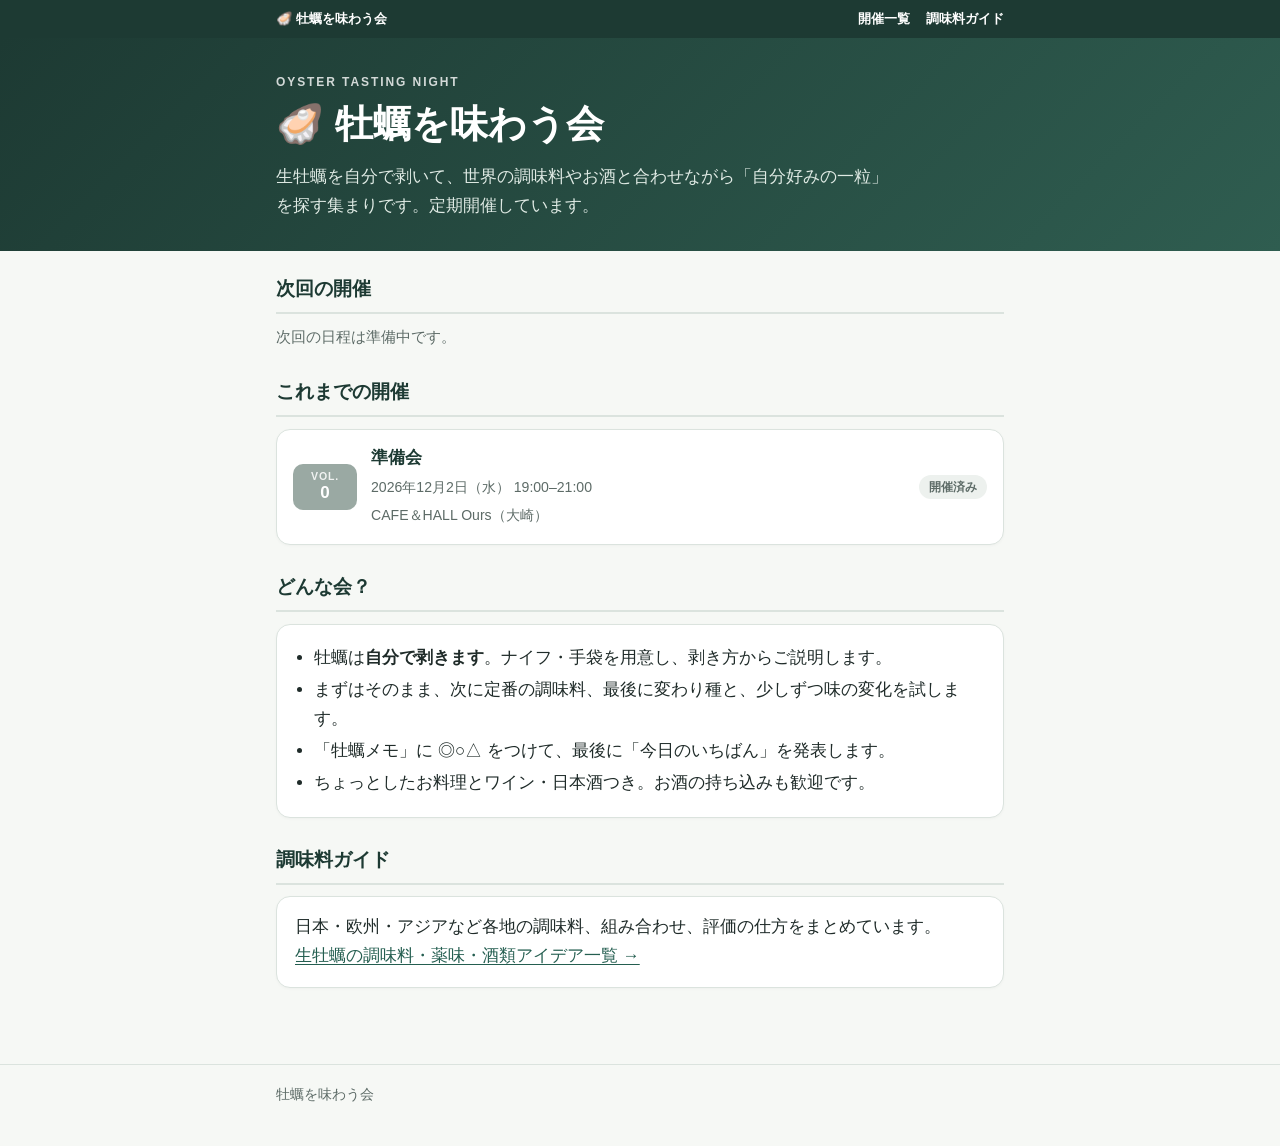
==== index.html @ e7dd49ed "Share venue, fee and common sections across event pages Event pages now pull date/time from assets/e" ====
<!DOCTYPE html>
<html lang="ja">
<head>
<meta charset="utf-8">
<meta name="viewport" content="width=device-width, initial-scale=1">
<title>牡蠣を味わう会</title>
<link rel="stylesheet" href="assets/site.css">
</head>
<body>

<nav class="sitebar"><div class="wrap">
  <a class="home" href="./">🦪 牡蠣を味わう会</a>
  <a href="#events">開催一覧</a>
  <a href="guide/">調味料ガイド</a>
</div></nav>

<header class="hero"><div class="wrap">
  <div class="eyebrow">Oyster Tasting Night</div>
  <h1>🦪 牡蠣を味わう会</h1>
  <p>生牡蠣を自分で剥いて、世界の調味料やお酒と合わせながら「自分好みの一粒」を探す集まりです。定期開催しています。</p>
</div></header>

<main><div class="wrap">

<section id="next">
  <h2>次回の開催</h2>
  <ul class="events" id="next-list"></ul>
</section>

<section id="events">
  <h2>これまでの開催</h2>
  <ul class="events" id="past-list"></ul>
</section>

<section id="about">
  <h2>どんな会？</h2>
  <div class="card">
    <ul class="pts">
      <li>牡蠣は<strong>自分で剥きます</strong>。ナイフ・手袋を用意し、剥き方からご説明します。</li>
      <li>まずはそのまま、次に定番の調味料、最後に変わり種と、少しずつ味の変化を試します。</li>
      <li>「牡蠣メモ」に ◎○△ をつけて、最後に「今日のいちばん」を発表します。</li>
      <li>ちょっとしたお料理とワイン・日本酒つき。お酒の持ち込みも歓迎です。</li>
    </ul>
  </div>
</section>

<section>
  <h2>調味料ガイド</h2>
  <div class="card">日本・欧州・アジアなど各地の調味料、組み合わせ、評価の仕方をまとめています。<br><a href="guide/">生牡蠣の調味料・薬味・酒類アイデア一覧 →</a></div>
</section>

</div></main>

<footer><div class="wrap">牡蠣を味わう会</div></footer>

<script src="assets/events.js"></script>
<script src="assets/presets.js"></script>
<script>
(function(){
  var today=new Date(Date.now()+9*3600e3).toISOString().slice(0,10); // Japan date
  var evs=(window.EVENTS||[]).slice().sort(function(a,b){return a.date<b.date?-1:1});
  var next=evs.filter(function(e){return e.date>=today});
  var past=evs.filter(function(e){return e.date<today}).reverse();
  var W='日月火水木金土';
  function esc(s){return String(s==null?'':s).replace(/[&<>"]/g,function(c){return{'&':'&amp;','<':'&lt;','>':'&gt;','"':'&quot;'}[c]})}
  function fmt(d){var p=d.split('-');var w=W[new Date(Date.UTC(+p[0],p[1]-1,+p[2])).getUTCDay()];return +p[0]+'年'+(+p[1])+'月'+(+p[2])+'日（'+w+'）'}
  function venueName(k){var v=(window.VENUES||{})[k];return v?esc(v.name)+(v.area?'（'+esc(v.area)+'）':''):esc(k)}
  function card(e,isPast){
    return '<li><a class="ev'+(isPast?' past':'')+'" href="'+esc(e.path)+'">'+
      '<span class="no"><small>VOL.</small>'+esc(e.vol)+'</span>'+
      '<span class="body"><span class="ttl">'+esc(e.title||('vol.'+e.vol))+'</span><br>'+
      '<span class="meta">'+fmt(e.date)+(e.start?' '+esc(e.start)+'–'+esc(e.end||''):'')+'<br>'+venueName(e.venue)+'</span></span>'+
      '<span class="badge">'+(isPast?'開催済み':(e===next[0]?'次回':'予定'))+'</span></a></li>';
  }
  document.getElementById('next-list').innerHTML=next.length?next.map(function(e){return card(e,false)}).join(''):'<li class="empty">次回の日程は準備中です。</li>';
  document.getElementById('past-list').innerHTML=past.length?past.map(function(e){return card(e,true)}).join(''):'<li class="empty">まだありません。</li>';
})();
</script>
</body>
</html>
---- assets/site.css ----
/* Shared styles for the series top page and every event page */
:root{
  --ink:#1f2b29;--muted:#5d6b67;--line:#dbe3de;--paper:#f6f8f5;--card:#fff;
  --accent:#2f5d50;--accent-2:#1d3a33;--soft:#eaf2ec;--warn:#c0412f;--now:#fff4d6;--now-line:#c9a227;--gold:#8b642c;
  --radius:14px;
}
*{box-sizing:border-box}
body{margin:0;background:var(--paper);color:var(--ink);font-family:-apple-system,BlinkMacSystemFont,"Hiragino Kaku Gothic ProN","Hiragino Sans","Yu Gothic",Meiryo,sans-serif;line-height:1.7;font-size:17px;-webkit-text-size-adjust:100%}
a{color:#245e50;text-underline-offset:3px}
.wrap{max-width:760px;margin:auto;padding:0 16px}

/* Site bar */
.sitebar{background:var(--accent-2);color:#cfe0d8;font-size:.82rem}
.sitebar .wrap{display:flex;gap:16px;align-items:center;padding-top:8px;padding-bottom:8px;overflow-x:auto;white-space:nowrap}
.sitebar a{color:#fff;text-decoration:none;font-weight:600}
.sitebar a.home{margin-right:auto}

/* Hero */
header.hero{background:linear-gradient(135deg,#1d3a33 0%,#2f5d50 100%);color:#fff;padding:34px 0 30px}
.eyebrow{letter-spacing:.16em;text-transform:uppercase;font-size:.75rem;opacity:.8;font-weight:600}
h1{font-size:clamp(1.7rem,6vw,2.4rem);line-height:1.3;margin:.4rem 0 .9rem;font-weight:800}
.vol{display:inline-block;background:rgba(255,255,255,.16);border:1px solid rgba(255,255,255,.35);border-radius:99px;padding:1px 12px;font-size:.85rem;font-weight:700;margin-right:6px;vertical-align:middle}
.hero p{margin:0;color:#dfeae4;max-width:620px}
.facts{display:grid;gap:6px;margin:0;padding:0;list-style:none;font-size:1.02rem}
.facts li{display:flex;gap:10px;align-items:baseline}
.facts b{flex:0 0 3.2em;font-size:.8rem;opacity:.75;font-weight:700;letter-spacing:.06em}
.facts a{color:#fff}

main{padding:22px 0 50px}
section{margin:0 0 26px}
h2{font-size:1.2rem;margin:0 0 .7rem;padding-bottom:.4rem;border-bottom:2px solid var(--line);color:var(--accent-2)}
.card{background:var(--card);border:1px solid var(--line);border-radius:var(--radius);padding:16px 18px;box-shadow:0 1px 3px rgba(0,0,0,.03)}
.mt{margin-top:10px}

/* Timeline */
.tl{list-style:none;margin:0;padding:0;display:grid;gap:8px}
.tl li{display:flex;gap:14px;align-items:center;background:var(--card);border:1px solid var(--line);border-radius:12px;padding:12px 16px;transition:background .2s}
.tl time{flex:0 0 3.4em;font-weight:800;font-variant-numeric:tabular-nums;color:var(--accent);font-size:1.1rem}
.tl .t{font-weight:700}
.tl .s{display:block;font-weight:400;font-size:.86rem;color:var(--muted)}
.tl li.now{background:var(--now);border-color:var(--now-line);box-shadow:0 0 0 2px var(--now-line) inset}
.tl li.now time::after{content:"いまここ";display:block;font-size:.62rem;letter-spacing:.05em;color:var(--gold)}
.tl li.done{opacity:.45}
.round{display:inline-block;background:var(--accent);color:#fff;border-radius:99px;font-size:.78rem;padding:1px 9px;margin-right:6px;vertical-align:2px}

/* Fee */
.fee{display:grid;grid-template-columns:1fr 1fr;gap:10px}
.fee div{background:var(--card);border:1px solid var(--line);border-radius:var(--radius);padding:14px 16px;text-align:center}
.fee .lbl{font-size:.85rem;color:var(--muted);font-weight:700}
.fee .yen{font-size:1.8rem;font-weight:800;color:var(--accent-2);line-height:1.3}
.fee .yen small{font-size:.9rem}

ul.pts{margin:0;padding-left:1.2rem}
ul.pts li{margin:.2rem 0}

.notice{background:#fff4f1;border:1px solid #f1cfc6;border-left:6px solid var(--warn);border-radius:var(--radius);padding:14px 18px}
.notice strong{color:#9b2f20}

/* Oyster memo preview */
.memo{font-size:.95rem}
.memo table{width:100%;border-collapse:collapse}
.memo td,.memo th{padding:6px 4px;border-bottom:1px dashed var(--line);text-align:center}
.memo td:first-child,.memo th:first-child{text-align:left}
.memo th{font-size:.78rem;color:var(--muted)}

/* Event list (top page) */
.events{list-style:none;margin:0;padding:0;display:grid;gap:10px}
.ev{display:flex;gap:14px;align-items:center;background:var(--card);border:1px solid var(--line);border-radius:var(--radius);padding:14px 16px;text-decoration:none;color:inherit;box-shadow:0 1px 3px rgba(0,0,0,.03);transition:border-color .15s}
.ev:hover{border-color:var(--accent)}
.ev .no{flex:0 0 auto;min-width:64px;text-align:center;background:var(--accent);color:#fff;border-radius:10px;padding:6px 8px;font-weight:800;line-height:1.2}
.ev .no small{display:block;font-size:.66rem;font-weight:600;opacity:.85;letter-spacing:.08em}
.ev .body{flex:1;min-width:0}
.ev .ttl{font-weight:800;color:var(--accent-2)}
.ev .meta{font-size:.88rem;color:var(--muted)}
.ev .badge{flex:0 0 auto;font-size:.74rem;font-weight:700;border-radius:99px;padding:2px 10px;background:#fff0d9;color:#80551d}
.ev.past .no{background:#9aa9a3}
.ev.past .badge{background:#edf1ee;color:#5d6b67}
.empty{color:var(--muted);font-size:.92rem}

footer{border-top:1px solid var(--line);padding:18px 0 40px;color:var(--muted);font-size:.86rem}

/* Big-screen display mode: add ?display to an event page URL */
body.display{font-size:22px}
body.display .pre-only,body.display .sitebar{display:none}
@media print{body{font-size:14px}.sitebar{display:none}.tl li.now{box-shadow:none;background:none}}
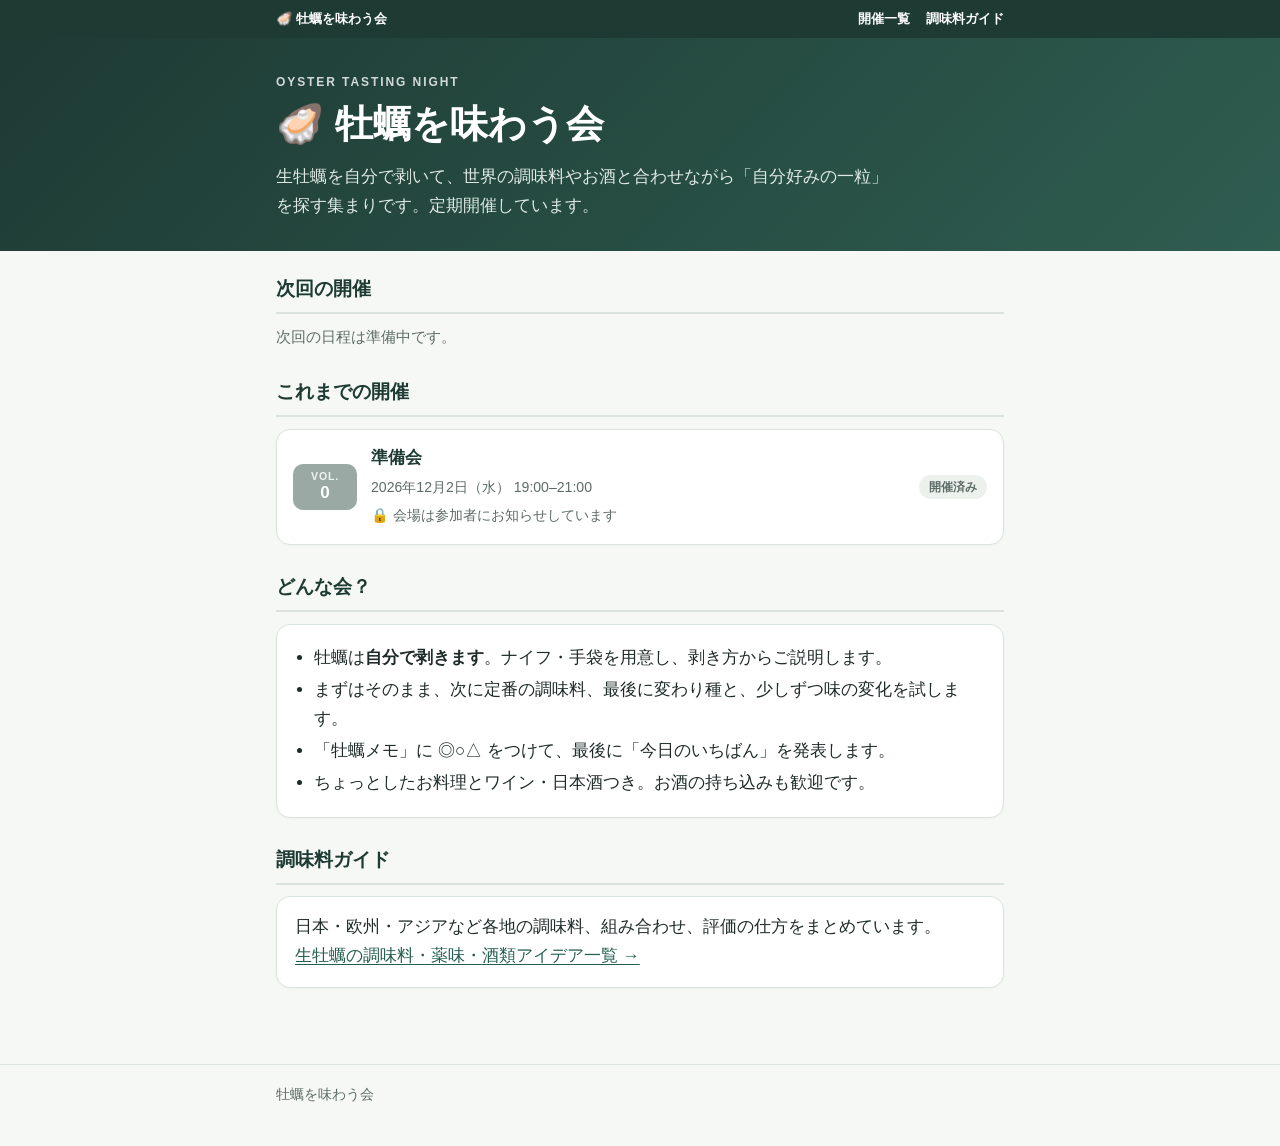
==== commit b9a073f6: "Hide venue behind a passphrase Venue name, area and map link are now AES-GCM encrypted (PBKDF2 key f" ====
--- a/index.html
+++ b/index.html
@@ -55,6 +55,7 @@
 
 <script src="assets/events.js"></script>
 <script src="assets/presets.js"></script>
+<script src="assets/venue.js"></script>
 <script>
 (function(){
   var today=new Date(Date.now()+9*3600e3).toISOString().slice(0,10); // Japan date
@@ -64,7 +65,11 @@
   var W='日月火水木金土';
   function esc(s){return String(s==null?'':s).replace(/[&<>"]/g,function(c){return{'&':'&amp;','<':'&lt;','>':'&gt;','"':'&quot;'}[c]})}
   function fmt(d){var p=d.split('-');var w=W[new Date(Date.UTC(+p[0],p[1]-1,+p[2])).getUTCDay()];return +p[0]+'年'+(+p[1])+'月'+(+p[2])+'日（'+w+'）'}
-  function venueName(k){var v=(window.VENUES||{})[k];return v?esc(v.name)+(v.area?'（'+esc(v.area)+'）':''):esc(k)}
+  function venueName(k){
+    var VL=window.VenueLock,v=VL?VL.get(k):(window.VENUES||{})[k];
+    if(v&&!v.locked)return esc(v.name)+(v.area?'（'+esc(v.area)+'）':'');
+    return '<span class="lock">🔒 会場は参加者にお知らせしています</span>';
+  }
   function card(e,isPast){
     return '<li><a class="ev'+(isPast?' past':'')+'" href="'+esc(e.path)+'">'+
       '<span class="no"><small>VOL.</small>'+esc(e.vol)+'</span>'+
--- a/assets/site.css
+++ b/assets/site.css
@@ -83,3 +83,13 @@
 body.display{font-size:22px}
 body.display .pre-only,body.display .sitebar{display:none}
 @media print{body{font-size:14px}.sitebar{display:none}.tl li.now{box-shadow:none;background:none}}
+
+/* Passphrase form for locked venues (inside the hero) */
+.unlock{display:flex;flex-direction:column;gap:6px}
+.lock-msg{font-size:.9rem;opacity:.9}
+.unlock-row{display:flex;gap:6px;max-width:320px}
+.unlock input{flex:1;min-width:0;font-size:16px;padding:7px 10px;border-radius:8px;border:1px solid rgba(255,255,255,.4);background:rgba(255,255,255,.95);color:var(--ink)}
+.unlock button{flex:0 0 auto;font-size:.95rem;font-weight:700;padding:7px 14px;border-radius:8px;border:0;background:#fff;color:var(--accent-2);cursor:pointer}
+.unlock button:disabled{opacity:.6}
+.unlock-err{font-size:.85rem;color:#ffd9cf;min-height:1.2em}
+.ev .lock{color:var(--muted)}
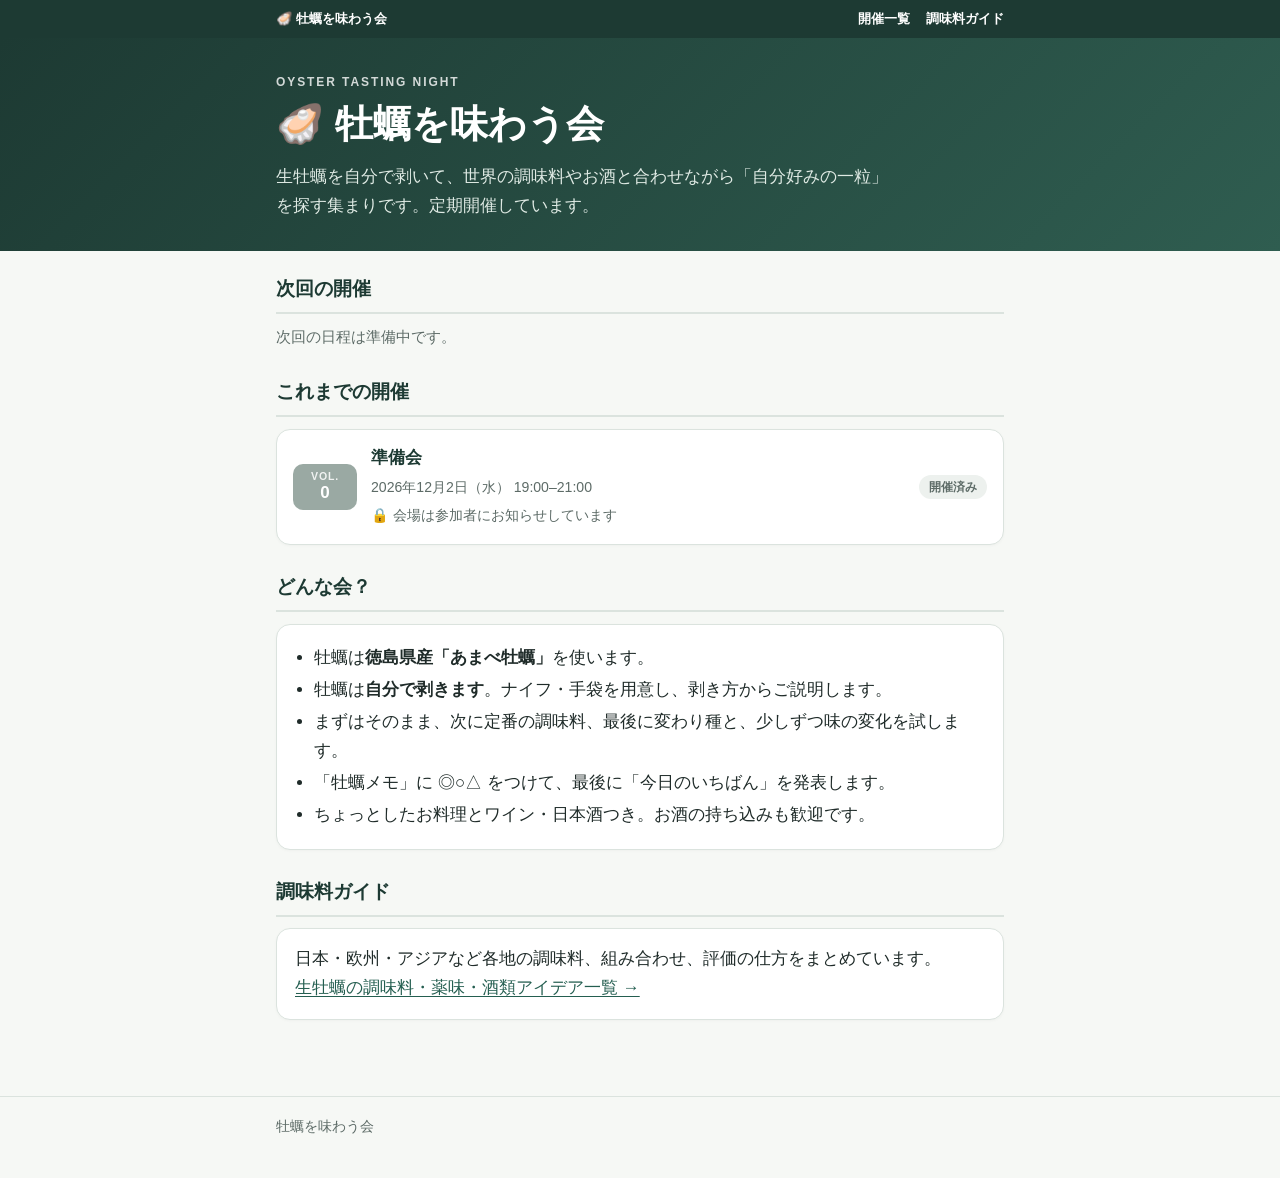
==== commit 2a5c9a6c: "Name the oyster: Tokushima Amabe oysters Adds a shared 'oyster' block (with a link to the producer p" ====
--- a/index.html
+++ b/index.html
@@ -36,6 +36,7 @@
   <h2>どんな会？</h2>
   <div class="card">
     <ul class="pts">
+      <li>牡蠣は<strong>徳島県産「あまべ牡蠣」</strong>を使います。</li>
       <li>牡蠣は<strong>自分で剥きます</strong>。ナイフ・手袋を用意し、剥き方からご説明します。</li>
       <li>まずはそのまま、次に定番の調味料、最後に変わり種と、少しずつ味の変化を試します。</li>
       <li>「牡蠣メモ」に ◎○△ をつけて、最後に「今日のいちばん」を発表します。</li>
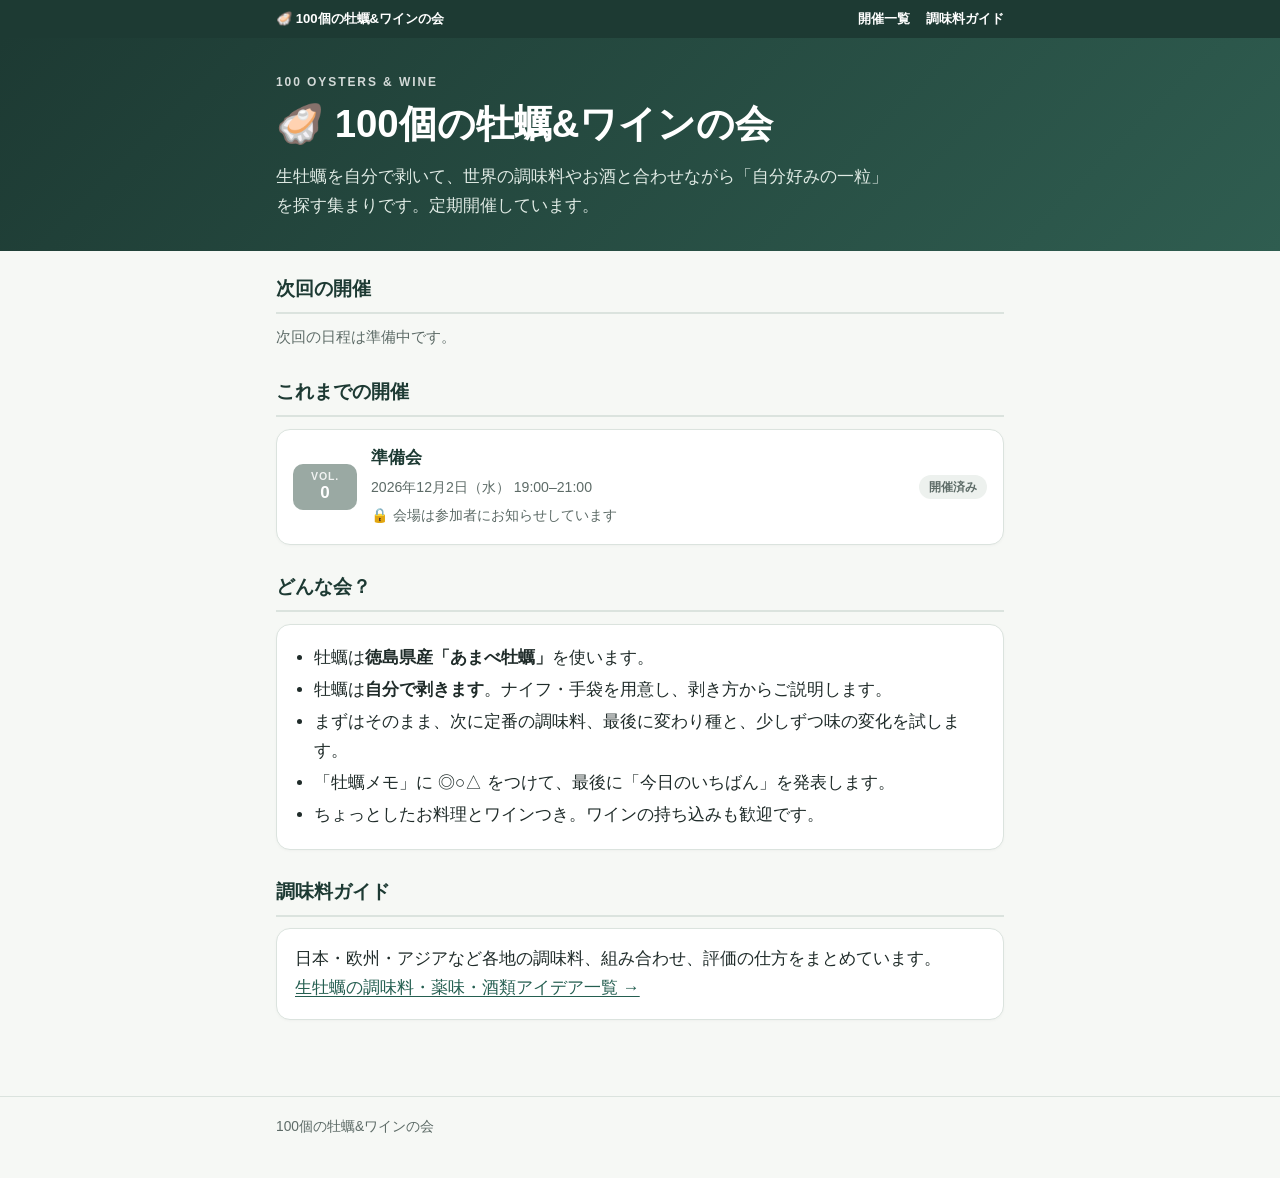
==== commit 405c783d: "Rename series to 100個の牡蠣&ワインの会; wine-only BYO discount Matches the co-host flyer: series name, eyebr" ====
--- a/index.html
+++ b/index.html
@@ -3,20 +3,20 @@
 <head>
 <meta charset="utf-8">
 <meta name="viewport" content="width=device-width, initial-scale=1">
-<title>牡蠣を味わう会</title>
+<title>100個の牡蠣&amp;ワインの会</title>
 <link rel="stylesheet" href="assets/site.css">
 </head>
 <body>
 
 <nav class="sitebar"><div class="wrap">
-  <a class="home" href="./">🦪 牡蠣を味わう会</a>
+  <a class="home" href="./">🦪 100個の牡蠣&amp;ワインの会</a>
   <a href="#events">開催一覧</a>
   <a href="guide/">調味料ガイド</a>
 </div></nav>
 
 <header class="hero"><div class="wrap">
-  <div class="eyebrow">Oyster Tasting Night</div>
-  <h1>🦪 牡蠣を味わう会</h1>
+  <div class="eyebrow">100 Oysters &amp; Wine</div>
+  <h1>🦪 100個の牡蠣&amp;ワインの会</h1>
   <p>生牡蠣を自分で剥いて、世界の調味料やお酒と合わせながら「自分好みの一粒」を探す集まりです。定期開催しています。</p>
 </div></header>
 
@@ -40,7 +40,7 @@
       <li>牡蠣は<strong>自分で剥きます</strong>。ナイフ・手袋を用意し、剥き方からご説明します。</li>
       <li>まずはそのまま、次に定番の調味料、最後に変わり種と、少しずつ味の変化を試します。</li>
       <li>「牡蠣メモ」に ◎○△ をつけて、最後に「今日のいちばん」を発表します。</li>
-      <li>ちょっとしたお料理とワイン・日本酒つき。お酒の持ち込みも歓迎です。</li>
+      <li>ちょっとしたお料理とワインつき。ワインの持ち込みも歓迎です。</li>
     </ul>
   </div>
 </section>
@@ -52,7 +52,7 @@
 
 </div></main>
 
-<footer><div class="wrap">牡蠣を味わう会</div></footer>
+<footer><div class="wrap">100個の牡蠣&amp;ワインの会</div></footer>
 
 <script src="assets/events.js"></script>
 <script src="assets/presets.js"></script>
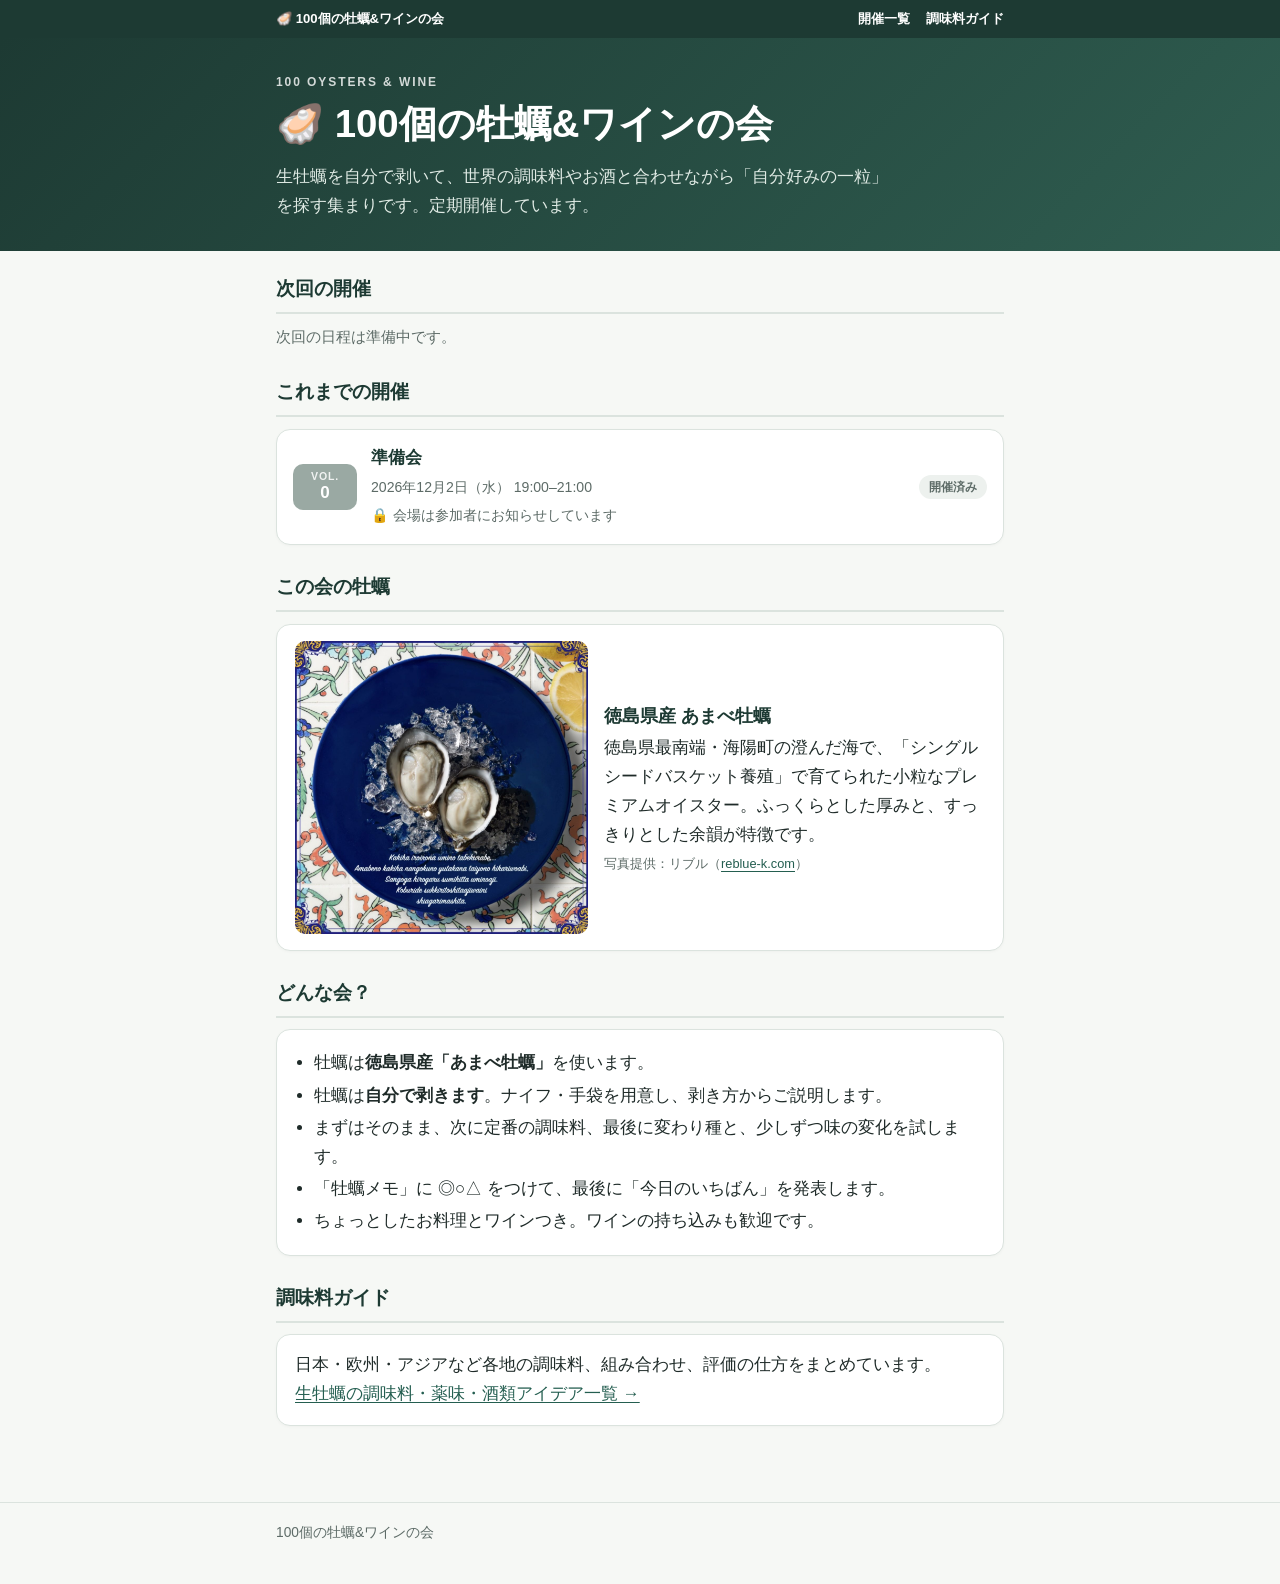
==== commit 81dcb0be: "Add Amabe oyster photos and description Photos cropped (no other edits) from the producer's page wit" ====
--- a/index.html
+++ b/index.html
@@ -30,6 +30,18 @@
 <section id="events">
   <h2>これまでの開催</h2>
   <ul class="events" id="past-list"></ul>
+</section>
+
+<section id="oyster">
+  <h2>この会の牡蠣</h2>
+  <div class="card feature-photo">
+    <img src="assets/img/amabe/oysters-tile.jpg" alt="青い皿にのったあまべ牡蠣" loading="lazy">
+    <div>
+      <p style="font-size:1.15rem;font-weight:800;color:var(--accent-2)">徳島県産 あまべ牡蠣</p>
+      <p>徳島県最南端・海陽町の澄んだ海で、「シングルシードバスケット養殖」で育てられた小粒なプレミアムオイスター。ふっくらとした厚みと、すっきりとした余韻が特徴です。</p>
+      <p class="credit">写真提供：リブル（<a href="https://reblue-k.com/amabe-oyster/" target="_blank" rel="noopener">reblue-k.com</a>）</p>
+    </div>
+  </div>
 </section>
 
 <section id="about">
--- a/assets/site.css
+++ b/assets/site.css
@@ -93,3 +93,17 @@
 .unlock button:disabled{opacity:.6}
 .unlock-err{font-size:.85rem;color:#ffd9cf;min-height:1.2em}
 .ev .lock{color:var(--muted)}
+
+/* Oyster (Amabe) block */
+.oyster img{display:block;width:100%;height:auto;border-radius:10px}
+.oy-hero{margin:0 0 12px}
+.oy-name{margin:0;font-size:1.2rem;font-weight:800;color:var(--accent-2)}
+.oy-lead{margin:.1rem 0 .6rem;color:var(--muted)}
+.oy-grid{display:grid;grid-template-columns:1fr 1fr;gap:8px;margin:12px 0 0}
+.oy-grid figure{margin:0}
+.oy-grid figcaption{font-size:.78rem;color:var(--muted);margin-top:3px}
+.credit{margin:10px 0 0;font-size:.8rem;color:var(--muted)}
+.feature-photo{display:grid;grid-template-columns:minmax(0,1fr) minmax(0,1.3fr);gap:16px;align-items:center}
+.feature-photo img{display:block;width:100%;height:auto;border-radius:10px}
+.feature-photo p{margin:.2rem 0}
+@media(max-width:560px){.feature-photo{grid-template-columns:1fr}}
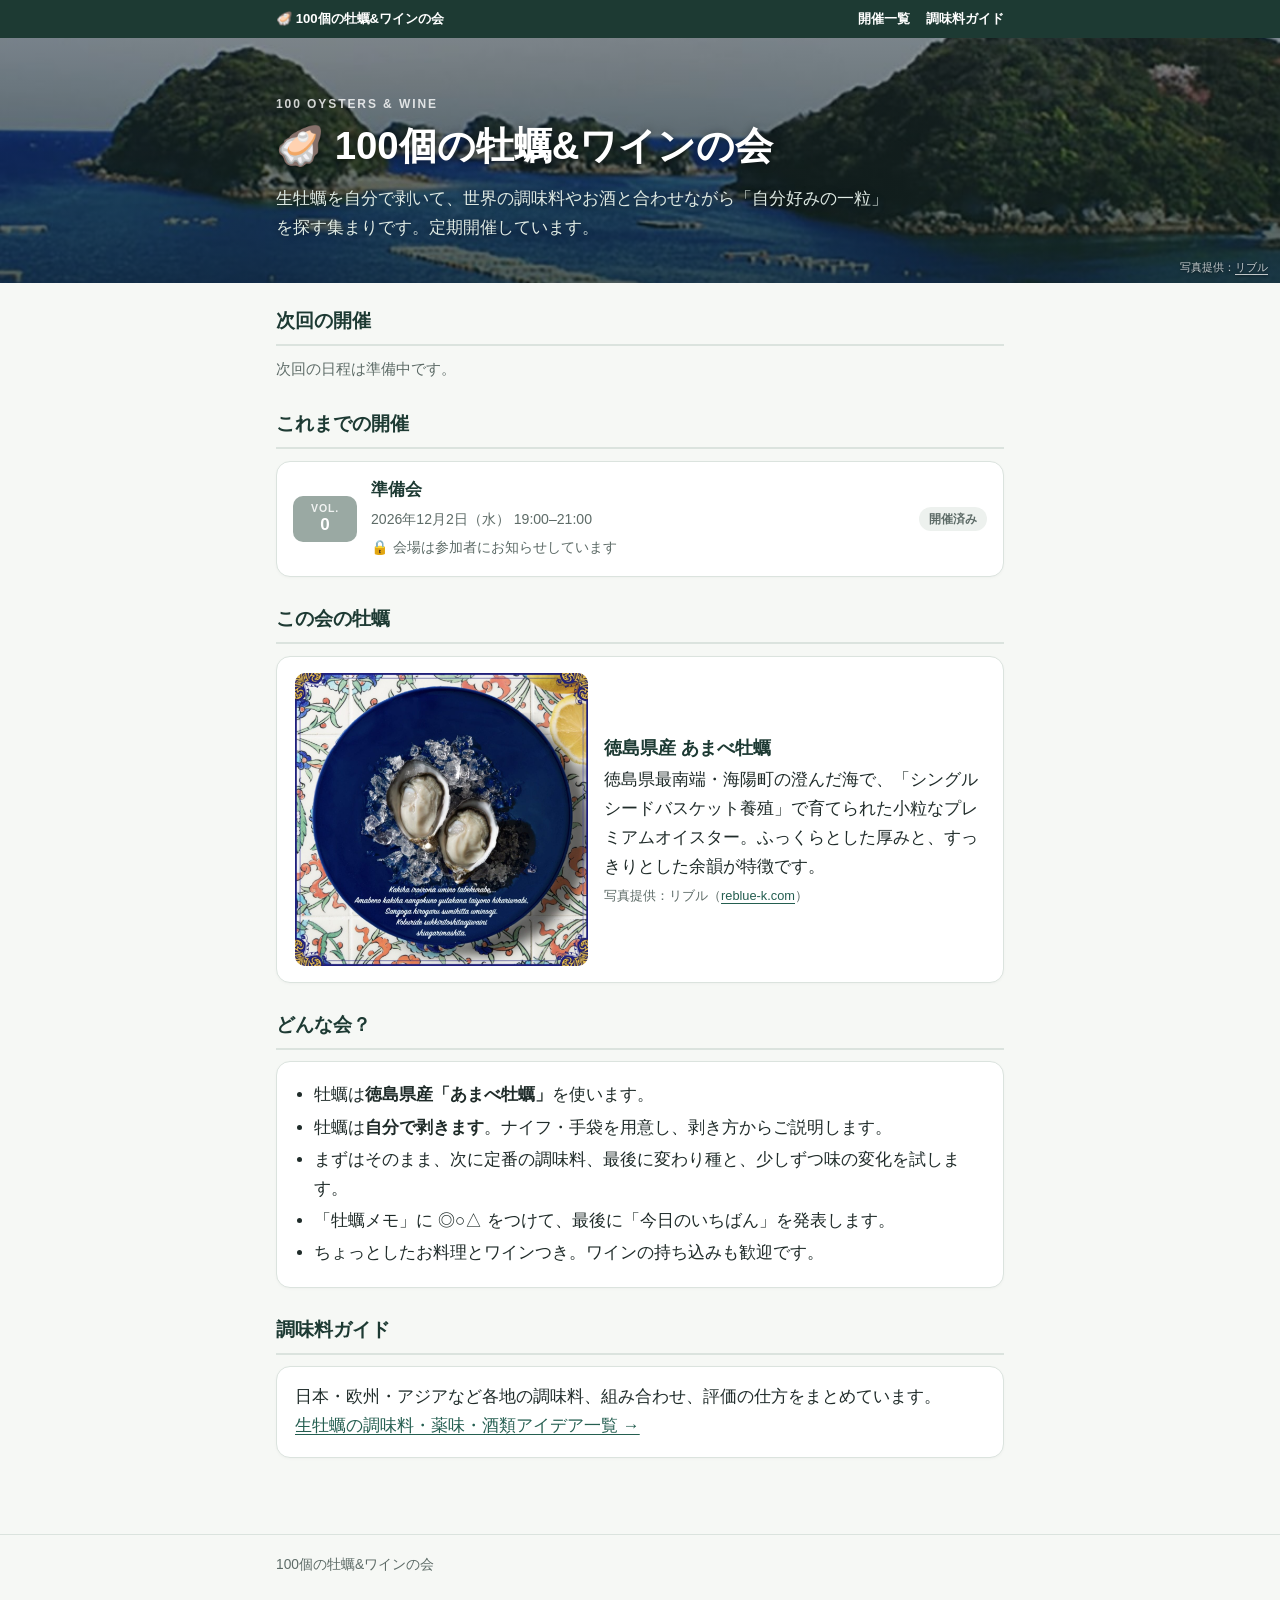
==== commit e9c9bf6d: "Use the Kaiyo sea photo as hero background Top page and event pages get the Amabe sea photo behind t" ====
--- a/index.html
+++ b/index.html
@@ -14,11 +14,13 @@
   <a href="guide/">調味料ガイド</a>
 </div></nav>
 
-<header class="hero"><div class="wrap">
+<header class="hero photo"><div class="wrap">
   <div class="eyebrow">100 Oysters &amp; Wine</div>
   <h1>🦪 100個の牡蠣&amp;ワインの会</h1>
   <p>生牡蠣を自分で剥いて、世界の調味料やお酒と合わせながら「自分好みの一粒」を探す集まりです。定期開催しています。</p>
-</div></header>
+</div>
+  <div class="hero-credit">写真提供：<a href="https://reblue-k.com/amabe-oyster/" target="_blank" rel="noopener">リブル</a></div>
+</header>
 
 <main><div class="wrap">
 
--- a/assets/site.css
+++ b/assets/site.css
@@ -107,3 +107,12 @@
 .feature-photo img{display:block;width:100%;height:auto;border-radius:10px}
 .feature-photo p{margin:.2rem 0}
 @media(max-width:560px){.feature-photo{grid-template-columns:1fr}}
+
+/* Hero with photo background (Amabe sea, credited in .hero-credit) */
+header.hero.photo{position:relative;background:
+  linear-gradient(180deg,rgba(13,32,28,.45) 0%,rgba(13,32,28,.72) 100%),
+  url(img/amabe/kaiyo-sea.jpg) center 40%/cover no-repeat,#1d3a33;
+  padding:56px 0 40px}
+header.hero.photo h1,header.hero.photo .facts,header.hero.photo p{text-shadow:0 1px 8px rgba(0,0,0,.45)}
+.hero-credit{position:absolute;right:12px;bottom:6px;font-size:.66rem;color:rgba(255,255,255,.75);text-shadow:0 1px 3px rgba(0,0,0,.6)}
+.hero-credit a{color:inherit}
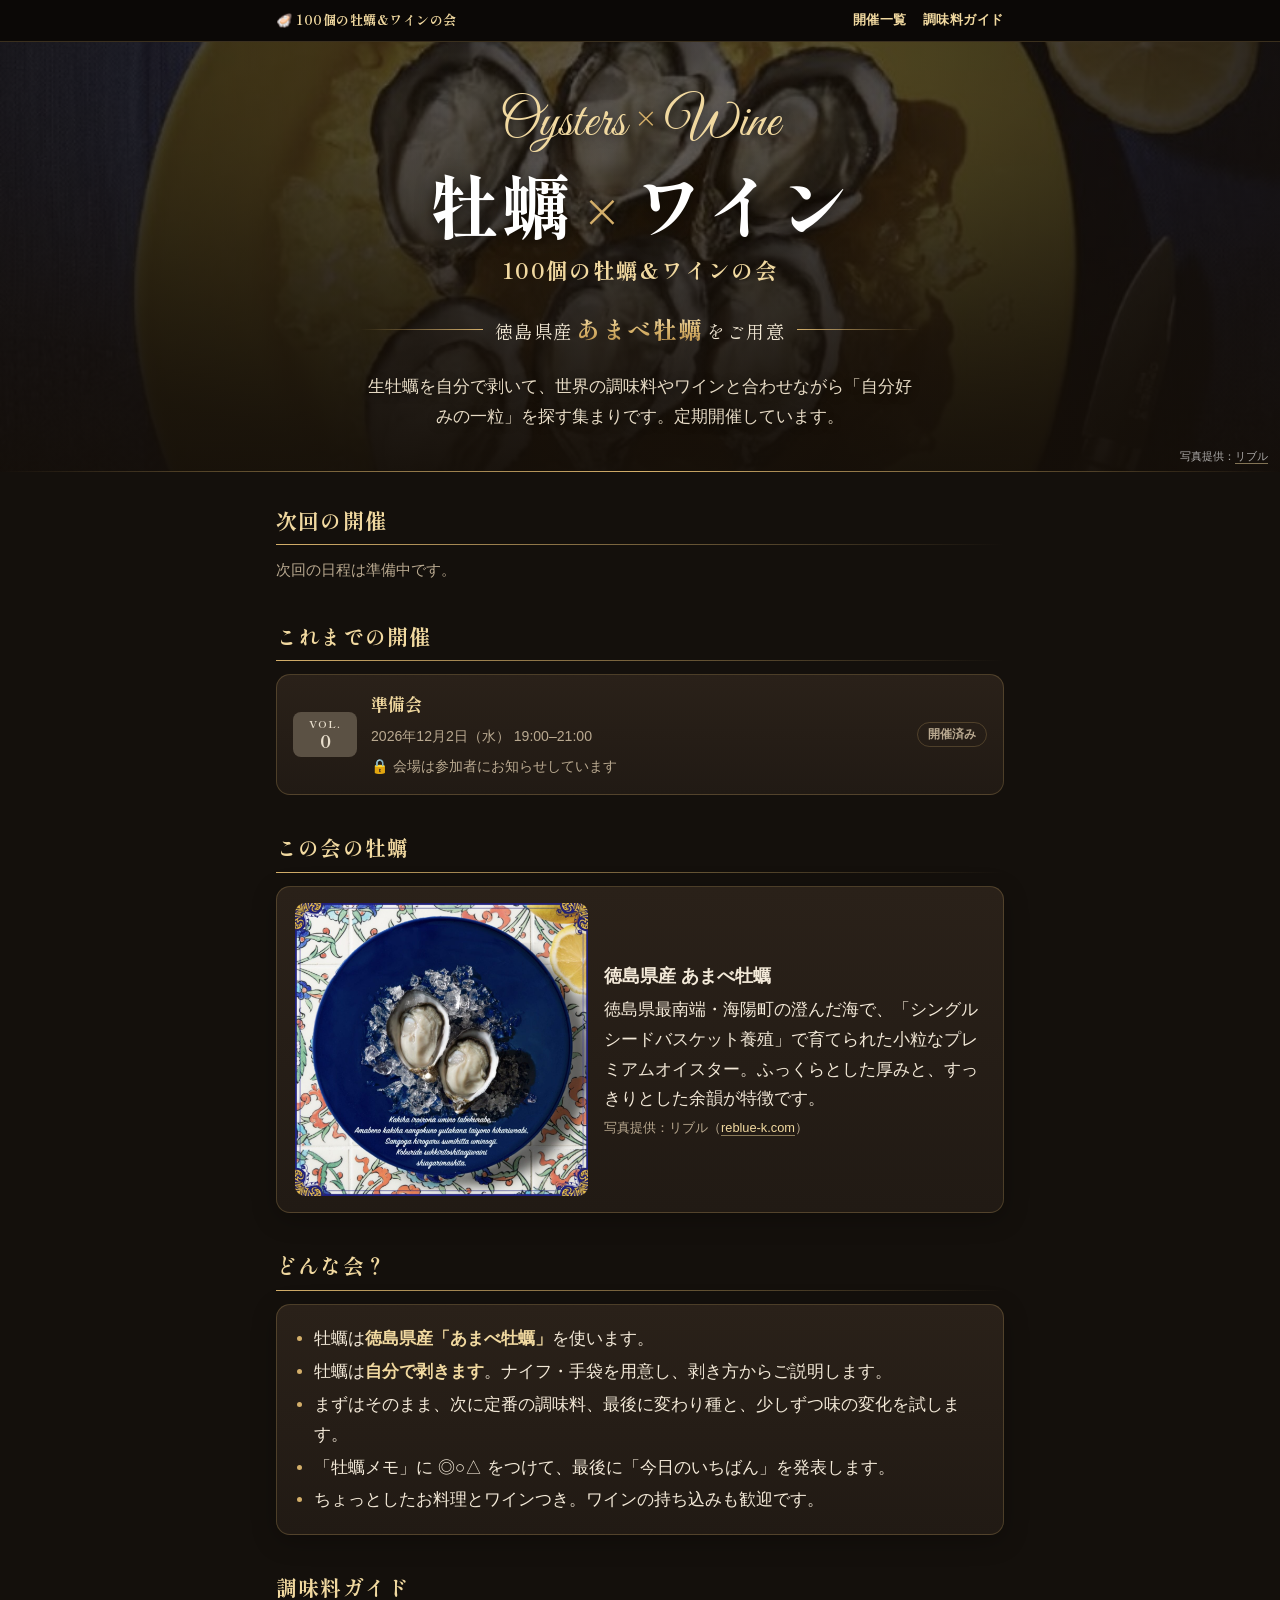
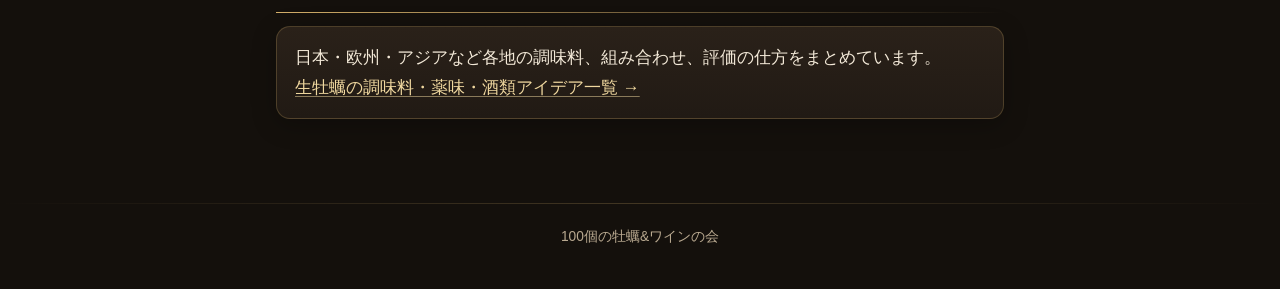
==== commit 4a835ba5: "Bring the flyer's luxury look; add 牡蠣×ワイン title; reception 18:50 - Deep warm black and gold theme wi" ====
--- a/index.html
+++ b/index.html
@@ -3,7 +3,10 @@
 <head>
 <meta charset="utf-8">
 <meta name="viewport" content="width=device-width, initial-scale=1">
-<title>100個の牡蠣&amp;ワインの会</title>
+<title>牡蠣×ワイン｜100個の牡蠣&amp;ワインの会</title>
+<link rel="preconnect" href="https://fonts.googleapis.com">
+<link rel="preconnect" href="https://fonts.gstatic.com" crossorigin>
+<link rel="stylesheet" href="https://fonts.googleapis.com/css2?family=Great+Vibes&family=Shippori+Mincho:wght@600;700;800&display=swap">
 <link rel="stylesheet" href="assets/site.css">
 </head>
 <body>
@@ -15,10 +18,12 @@
 </div></nav>
 
 <header class="hero photo"><div class="wrap">
-  <div class="eyebrow">100 Oysters &amp; Wine</div>
-  <h1>🦪 100個の牡蠣&amp;ワインの会</h1>
-  <p>生牡蠣を自分で剥いて、世界の調味料やお酒と合わせながら「自分好みの一粒」を探す集まりです。定期開催しています。</p>
-</div>
+    <div class="script">Oysters<span class="x">×</span>Wine</div>
+    <h1 class="catch">牡蠣<span class="x">×</span>ワイン</h1>
+    <div class="series">100個の牡蠣&amp;ワインの会</div>
+    <div class="ribbon"><span>徳島県産<b>あまべ牡蠣</b>をご用意</span></div>
+    <p class="lead">生牡蠣を自分で剥いて、世界の調味料やワインと合わせながら「自分好みの一粒」を探す集まりです。定期開催しています。</p>
+  </div>
   <div class="hero-credit">写真提供：<a href="https://reblue-k.com/amabe-oyster/" target="_blank" rel="noopener">リブル</a></div>
 </header>
 
--- a/assets/site.css
+++ b/assets/site.css
@@ -1,60 +1,84 @@
-/* Shared styles for the series top page and every event page */
+/* Shared styles for the series top page and every event page.
+   Look: deep warm black + gold, mincho headings, script accent (matches the event flyer). */
 :root{
-  --ink:#1f2b29;--muted:#5d6b67;--line:#dbe3de;--paper:#f6f8f5;--card:#fff;
-  --accent:#2f5d50;--accent-2:#1d3a33;--soft:#eaf2ec;--warn:#c0412f;--now:#fff4d6;--now-line:#c9a227;--gold:#8b642c;
-  --radius:14px;
+  --bg:#14100c;--bg-2:#1b1510;--card:#211a14;--card-2:#2a2119;
+  --ink:#f3e9d8;--muted:#b9a990;--line:rgba(212,175,106,.24);
+  --gold:#d4af6a;--gold-2:#f1d9a0;--gold-3:#a8803f;
+  --gold-grad:linear-gradient(180deg,#f8e7bd 0%,#d9b46b 55%,#b58a45 100%);
+  --warn:#e8836a;--radius:14px;
+  --serif:"Shippori Mincho","Hiragino Mincho ProN","Yu Mincho",serif;
+  --script:"Great Vibes",cursive;
 }
 *{box-sizing:border-box}
-body{margin:0;background:var(--paper);color:var(--ink);font-family:-apple-system,BlinkMacSystemFont,"Hiragino Kaku Gothic ProN","Hiragino Sans","Yu Gothic",Meiryo,sans-serif;line-height:1.7;font-size:17px;-webkit-text-size-adjust:100%}
-a{color:#245e50;text-underline-offset:3px}
+body{margin:0;background:var(--bg);color:var(--ink);font-family:-apple-system,BlinkMacSystemFont,"Hiragino Kaku Gothic ProN","Hiragino Sans","Yu Gothic",Meiryo,sans-serif;line-height:1.75;font-size:17px;-webkit-text-size-adjust:100%}
+a{color:var(--gold-2);text-underline-offset:3px;text-decoration-color:rgba(241,217,160,.5)}
 .wrap{max-width:760px;margin:auto;padding:0 16px}
+strong{color:var(--gold-2)}
 
 /* Site bar */
-.sitebar{background:var(--accent-2);color:#cfe0d8;font-size:.82rem}
-.sitebar .wrap{display:flex;gap:16px;align-items:center;padding-top:8px;padding-bottom:8px;overflow-x:auto;white-space:nowrap}
-.sitebar a{color:#fff;text-decoration:none;font-weight:600}
-.sitebar a.home{margin-right:auto}
+.sitebar{background:#0b0806;border-bottom:1px solid var(--line);font-size:.82rem}
+.sitebar .wrap{display:flex;gap:16px;align-items:center;padding-top:9px;padding-bottom:9px;overflow-x:auto;white-space:nowrap}
+.sitebar a{color:var(--gold-2);text-decoration:none;font-weight:600;letter-spacing:.04em}
+.sitebar a.home{margin-right:auto;font-family:var(--serif);font-weight:700}
 
 /* Hero */
-header.hero{background:linear-gradient(135deg,#1d3a33 0%,#2f5d50 100%);color:#fff;padding:34px 0 30px}
-.eyebrow{letter-spacing:.16em;text-transform:uppercase;font-size:.75rem;opacity:.8;font-weight:600}
-h1{font-size:clamp(1.7rem,6vw,2.4rem);line-height:1.3;margin:.4rem 0 .9rem;font-weight:800}
-.vol{display:inline-block;background:rgba(255,255,255,.16);border:1px solid rgba(255,255,255,.35);border-radius:99px;padding:1px 12px;font-size:.85rem;font-weight:700;margin-right:6px;vertical-align:middle}
-.hero p{margin:0;color:#dfeae4;max-width:620px}
-.facts{display:grid;gap:6px;margin:0;padding:0;list-style:none;font-size:1.02rem}
-.facts li{display:flex;gap:10px;align-items:baseline}
-.facts b{flex:0 0 3.2em;font-size:.8rem;opacity:.75;font-weight:700;letter-spacing:.06em}
-.facts a{color:#fff}
+header.hero{position:relative;color:#fff;padding:52px 0 40px;text-align:center;background:var(--bg-2)}
+header.hero.photo{background:
+  radial-gradient(ellipse at 50% 30%,rgba(20,14,8,.35) 0%,rgba(20,14,8,.78) 75%),
+  linear-gradient(180deg,rgba(20,14,8,.35) 0%,rgba(20,14,8,.9) 100%),
+  url(img/amabe/oysters-plate.jpg) center 45%/cover no-repeat,var(--bg-2)}
+header.hero::after{content:"";position:absolute;left:0;right:0;bottom:0;height:1px;background:linear-gradient(90deg,transparent,var(--gold),transparent)}
+.script{font-family:var(--script);font-size:clamp(2.1rem,9vw,3.3rem);line-height:1.1;color:var(--gold-2);text-shadow:0 2px 12px rgba(0,0,0,.6)}
+.script .x{font-family:var(--serif);font-size:.55em;vertical-align:.2em;margin:0 .25em;color:var(--gold)}
+h1.catch{font-family:var(--serif);font-weight:800;font-size:clamp(2.6rem,13vw,4.4rem);line-height:1.15;margin:.15em 0 .1em;letter-spacing:.04em;color:#fff;text-shadow:0 3px 18px rgba(0,0,0,.7)}
+h1.catch .x{color:var(--gold);font-weight:400;font-size:.7em;margin:0 .12em;vertical-align:.08em}
+.series{font-family:var(--serif);font-weight:700;font-size:clamp(1.05rem,4.4vw,1.35rem);letter-spacing:.06em;color:var(--gold-2);margin:.2rem 0 0}
+.series .vol{display:inline-block;font-family:inherit;border:1px solid var(--gold);color:var(--gold-2);border-radius:4px;padding:0 10px;margin:0 .4em 0 0;font-size:.85em;vertical-align:.1em}
+.ribbon{display:flex;align-items:center;gap:12px;justify-content:center;margin:20px auto 22px;max-width:560px;font-family:var(--serif);font-size:clamp(.95rem,4vw,1.15rem);letter-spacing:.08em;color:#f4ead6}
+.ribbon::before,.ribbon::after{content:"";flex:1;height:1px;background:linear-gradient(90deg,transparent,var(--gold))}
+.ribbon::after{background:linear-gradient(90deg,var(--gold),transparent)}
+.ribbon b{font-size:1.3em;background:var(--gold-grad);-webkit-background-clip:text;background-clip:text;color:transparent;margin:0 .15em}
+.hero p.lead{margin:0 auto;color:#e8dcc6;max-width:560px;text-shadow:0 1px 8px rgba(0,0,0,.6)}
+.hero-credit{position:absolute;right:12px;bottom:6px;font-size:.66rem;color:rgba(255,255,255,.65)}
+.hero-credit a{color:inherit}
 
-main{padding:22px 0 50px}
-section{margin:0 0 26px}
-h2{font-size:1.2rem;margin:0 0 .7rem;padding-bottom:.4rem;border-bottom:2px solid var(--line);color:var(--accent-2)}
-.card{background:var(--card);border:1px solid var(--line);border-radius:var(--radius);padding:16px 18px;box-shadow:0 1px 3px rgba(0,0,0,.03)}
+/* Facts (flyer style: boxed labels) */
+.facts{display:grid;gap:12px;margin:0 auto;padding:0;list-style:none;font-size:1.02rem;text-align:left;max-width:560px}
+.facts li{display:flex;gap:14px;align-items:baseline}
+.facts b{flex:0 0 auto;min-width:4.2em;text-align:center;font-family:var(--serif);font-size:.85rem;font-weight:700;letter-spacing:.2em;padding:2px 6px 2px 9px;border:1px solid var(--gold);color:var(--gold-2);background:rgba(0,0,0,.35)}
+.facts span{font-family:var(--serif);font-weight:600;text-shadow:0 1px 8px rgba(0,0,0,.7)}
+.facts a{color:var(--gold-2)}
+
+main{padding:30px 0 50px}
+section{margin:0 0 34px}
+h2{font-family:var(--serif);font-size:1.3rem;font-weight:700;letter-spacing:.06em;margin:0 0 .8rem;padding-bottom:.45rem;color:var(--gold-2);border-bottom:0;background:linear-gradient(90deg,var(--gold),transparent) left bottom/100% 1px no-repeat}
+.card{background:linear-gradient(180deg,var(--card-2),var(--card));border:1px solid var(--line);border-radius:var(--radius);padding:16px 18px;box-shadow:0 6px 24px rgba(0,0,0,.25)}
 .mt{margin-top:10px}
 
 /* Timeline */
 .tl{list-style:none;margin:0;padding:0;display:grid;gap:8px}
 .tl li{display:flex;gap:14px;align-items:center;background:var(--card);border:1px solid var(--line);border-radius:12px;padding:12px 16px;transition:background .2s}
-.tl time{flex:0 0 3.4em;font-weight:800;font-variant-numeric:tabular-nums;color:var(--accent);font-size:1.1rem}
+.tl time{flex:0 0 3.4em;font-family:var(--serif);font-weight:800;font-variant-numeric:tabular-nums;color:var(--gold);font-size:1.15rem}
 .tl .t{font-weight:700}
 .tl .s{display:block;font-weight:400;font-size:.86rem;color:var(--muted)}
-.tl li.now{background:var(--now);border-color:var(--now-line);box-shadow:0 0 0 2px var(--now-line) inset}
-.tl li.now time::after{content:"いまここ";display:block;font-size:.62rem;letter-spacing:.05em;color:var(--gold)}
-.tl li.done{opacity:.45}
-.round{display:inline-block;background:var(--accent);color:#fff;border-radius:99px;font-size:.78rem;padding:1px 9px;margin-right:6px;vertical-align:2px}
+.tl li.now{background:rgba(212,175,106,.14);border-color:var(--gold);box-shadow:0 0 0 1px var(--gold) inset,0 0 22px rgba(212,175,106,.18)}
+.tl li.now time::after{content:"いまここ";display:block;font-family:inherit;font-size:.62rem;letter-spacing:.05em;color:var(--gold-2)}
+.tl li.done{opacity:.4}
+.round{display:inline-block;border:1px solid var(--gold);color:var(--gold-2);border-radius:99px;font-size:.78rem;padding:0 9px;margin-right:6px;vertical-align:2px}
 
 /* Fee */
 .fee{display:grid;grid-template-columns:1fr 1fr;gap:10px}
-.fee div{background:var(--card);border:1px solid var(--line);border-radius:var(--radius);padding:14px 16px;text-align:center}
+.fee div{background:linear-gradient(180deg,var(--card-2),var(--card));border:1px solid var(--line);border-radius:var(--radius);padding:14px 16px;text-align:center}
 .fee .lbl{font-size:.85rem;color:var(--muted);font-weight:700}
-.fee .yen{font-size:1.8rem;font-weight:800;color:var(--accent-2);line-height:1.3}
+.fee .yen{font-family:var(--serif);font-size:2rem;font-weight:800;line-height:1.3;background:var(--gold-grad);-webkit-background-clip:text;background-clip:text;color:transparent}
 .fee .yen small{font-size:.9rem}
 
 ul.pts{margin:0;padding-left:1.2rem}
 ul.pts li{margin:.2rem 0}
+ul.pts li::marker{color:var(--gold)}
 
-.notice{background:#fff4f1;border:1px solid #f1cfc6;border-left:6px solid var(--warn);border-radius:var(--radius);padding:14px 18px}
-.notice strong{color:#9b2f20}
+.notice{background:rgba(232,131,106,.08);border:1px solid rgba(232,131,106,.35);border-left:5px solid var(--warn);border-radius:var(--radius);padding:14px 18px}
+.notice strong{color:#ffb39f}
 
 /* Oyster memo preview */
 .memo{font-size:.95rem}
@@ -65,39 +89,35 @@
 
 /* Event list (top page) */
 .events{list-style:none;margin:0;padding:0;display:grid;gap:10px}
-.ev{display:flex;gap:14px;align-items:center;background:var(--card);border:1px solid var(--line);border-radius:var(--radius);padding:14px 16px;text-decoration:none;color:inherit;box-shadow:0 1px 3px rgba(0,0,0,.03);transition:border-color .15s}
-.ev:hover{border-color:var(--accent)}
-.ev .no{flex:0 0 auto;min-width:64px;text-align:center;background:var(--accent);color:#fff;border-radius:10px;padding:6px 8px;font-weight:800;line-height:1.2}
-.ev .no small{display:block;font-size:.66rem;font-weight:600;opacity:.85;letter-spacing:.08em}
+.ev{display:flex;gap:14px;align-items:center;background:linear-gradient(180deg,var(--card-2),var(--card));border:1px solid var(--line);border-radius:var(--radius);padding:14px 16px;text-decoration:none;color:inherit;transition:border-color .15s}
+.ev:hover{border-color:var(--gold)}
+.ev .no{flex:0 0 auto;min-width:64px;text-align:center;background:var(--gold-grad);color:#2a1d0c;border-radius:8px;padding:6px 8px;font-family:var(--serif);font-weight:800;line-height:1.2}
+.ev .no small{display:block;font-size:.66rem;font-weight:700;letter-spacing:.08em}
 .ev .body{flex:1;min-width:0}
-.ev .ttl{font-weight:800;color:var(--accent-2)}
+.ev .ttl{font-family:var(--serif);font-weight:800;color:var(--gold-2)}
 .ev .meta{font-size:.88rem;color:var(--muted)}
-.ev .badge{flex:0 0 auto;font-size:.74rem;font-weight:700;border-radius:99px;padding:2px 10px;background:#fff0d9;color:#80551d}
-.ev.past .no{background:#9aa9a3}
-.ev.past .badge{background:#edf1ee;color:#5d6b67}
+.ev .badge{flex:0 0 auto;font-size:.74rem;font-weight:700;border-radius:99px;padding:1px 10px;border:1px solid var(--gold);color:var(--gold-2)}
+.ev.past .no{background:#5b5144;color:#e9dfcd}
+.ev.past .badge{border-color:var(--line);color:var(--muted)}
 .empty{color:var(--muted);font-size:.92rem}
+.ev .lock{color:var(--muted)}
 
-footer{border-top:1px solid var(--line);padding:18px 0 40px;color:var(--muted);font-size:.86rem}
-
-/* Big-screen display mode: add ?display to an event page URL */
-body.display{font-size:22px}
-body.display .pre-only,body.display .sitebar{display:none}
-@media print{body{font-size:14px}.sitebar{display:none}.tl li.now{box-shadow:none;background:none}}
+footer{padding:22px 0 40px;color:var(--muted);font-size:.86rem;text-align:center;background:linear-gradient(90deg,transparent,var(--line),transparent) top/100% 1px no-repeat}
 
 /* Passphrase form for locked venues (inside the hero) */
 .unlock{display:flex;flex-direction:column;gap:6px}
-.lock-msg{font-size:.9rem;opacity:.9}
+.lock-msg{font-size:.9rem;opacity:.95}
 .unlock-row{display:flex;gap:6px;max-width:320px}
-.unlock input{flex:1;min-width:0;font-size:16px;padding:7px 10px;border-radius:8px;border:1px solid rgba(255,255,255,.4);background:rgba(255,255,255,.95);color:var(--ink)}
-.unlock button{flex:0 0 auto;font-size:.95rem;font-weight:700;padding:7px 14px;border-radius:8px;border:0;background:#fff;color:var(--accent-2);cursor:pointer}
+.unlock input{flex:1;min-width:0;font-size:16px;padding:7px 10px;border-radius:6px;border:1px solid var(--gold);background:rgba(10,7,4,.75);color:var(--ink)}
+.unlock input::placeholder{color:var(--muted)}
+.unlock button{flex:0 0 auto;font-size:.95rem;font-weight:700;padding:7px 14px;border-radius:6px;border:0;background:var(--gold-grad);color:#2a1d0c;cursor:pointer}
 .unlock button:disabled{opacity:.6}
-.unlock-err{font-size:.85rem;color:#ffd9cf;min-height:1.2em}
-.ev .lock{color:var(--muted)}
+.unlock-err{font-size:.85rem;color:#ffc2b1;min-height:1.2em;font-family:initial}
 
 /* Oyster (Amabe) block */
 .oyster img{display:block;width:100%;height:auto;border-radius:10px}
 .oy-hero{margin:0 0 12px}
-.oy-name{margin:0;font-size:1.2rem;font-weight:800;color:var(--accent-2)}
+.oy-name{margin:0;font-family:var(--serif);font-size:1.3rem;font-weight:800;background:var(--gold-grad);-webkit-background-clip:text;background-clip:text;color:transparent}
 .oy-lead{margin:.1rem 0 .6rem;color:var(--muted)}
 .oy-grid{display:grid;grid-template-columns:1fr 1fr;gap:8px;margin:12px 0 0}
 .oy-grid figure{margin:0}
@@ -106,13 +126,15 @@
 .feature-photo{display:grid;grid-template-columns:minmax(0,1fr) minmax(0,1.3fr);gap:16px;align-items:center}
 .feature-photo img{display:block;width:100%;height:auto;border-radius:10px}
 .feature-photo p{margin:.2rem 0}
+.feature-photo .oy-name{font-size:1.2rem}
 @media(max-width:560px){.feature-photo{grid-template-columns:1fr}}
 
-/* Hero with photo background (Amabe sea, credited in .hero-credit) */
-header.hero.photo{position:relative;background:
-  linear-gradient(180deg,rgba(13,32,28,.45) 0%,rgba(13,32,28,.72) 100%),
-  url(img/amabe/kaiyo-sea.jpg) center 40%/cover no-repeat,#1d3a33;
-  padding:56px 0 40px}
-header.hero.photo h1,header.hero.photo .facts,header.hero.photo p{text-shadow:0 1px 8px rgba(0,0,0,.45)}
-.hero-credit{position:absolute;right:12px;bottom:6px;font-size:.66rem;color:rgba(255,255,255,.75);text-shadow:0 1px 3px rgba(0,0,0,.6)}
-.hero-credit a{color:inherit}
+/* Big-screen display mode: add ?display to an event page URL */
+body.display{font-size:22px}
+body.display .pre-only,body.display .sitebar{display:none}
+@media print{
+  body{font-size:14px;background:#fff;color:#000}
+  .sitebar{display:none}
+  header.hero{background:#14100c;-webkit-print-color-adjust:exact;print-color-adjust:exact}
+  .tl li.now{box-shadow:none;background:none}
+}
